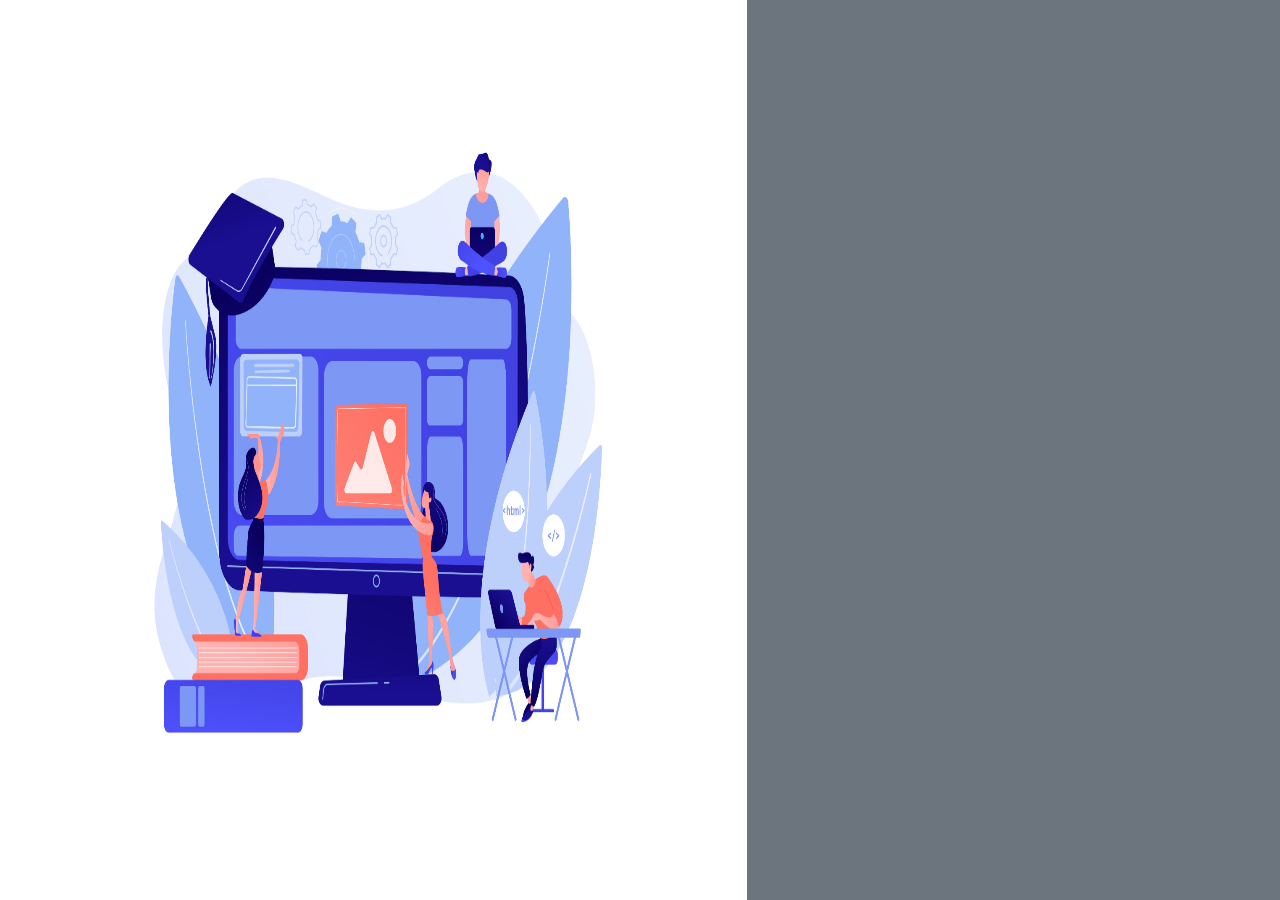
==== index.html @ 13380c04 "primera fase terminada" ====
<!DOCTYPE html>
<html lang="en">
<head>
    <meta charset="UTF-8">
    <meta http-equiv="X-UA-Compatible" content="IE=edge">
    <meta name="viewport" content="width=device-width, initial-scale=1.0">
    <title>Formulario</title>
    <link rel="stylesheet" href="./bootstrap-css/bootstrap.min.css">
    <link rel="stylesheet" href="./formulario.css">
</head>
<body>
    <section class="container-fluid">
        <article class="row ">
            <div class="col col-7 d-flex justify-content-center align-items-center div-img">
                <img src="./imgs/para_form.jpg" class="w-75 h-75">
            </div>
            <div class="col col-5 bg-secondary div-formulario">
                <form></form>
            </div>
        </article>
    </section>
</body>
</html>
---- formulario.css ----
* {
    box-sizing: border-box;
    padding: 0;
    margin: 0;
}

.div-img {
    height: 100vh;
}

.div-formulario {
    height: 100vh;
}
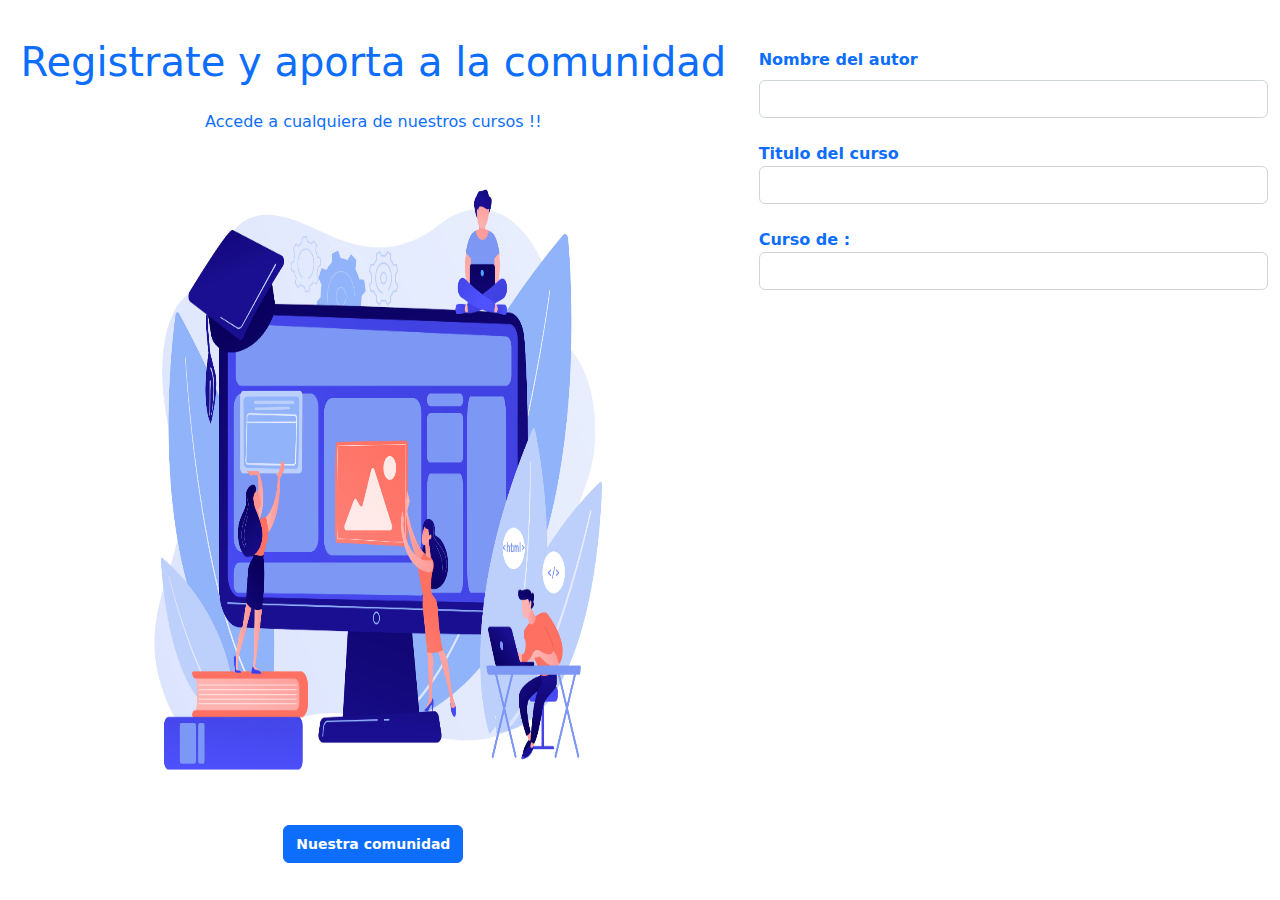
==== commit 519d1337: "segunda fase lista" ====
--- a/index.html
+++ b/index.html
@@ -11,11 +11,29 @@
 <body>
     <section class="container-fluid">
         <article class="row ">
-            <div class="col col-7 d-flex justify-content-center align-items-center div-img">
+            <div class="col col-7 d-flex flex-column justify-content-center align-items-center text-primary div-img">
+                <h1 class="d-block">Registrate y aporta a la comunidad</h1>
+                <p class="mt-3">Accede a cualquiera de nuestros cursos !!</p>
                 <img src="./imgs/para_form.jpg" class="w-75 h-75">
+                <button class="btn btn-primary"><a href="#" class="text-decoration-none text-white"><small><b>Nuestra comunidad</b></small></a></button>
             </div>
-            <div class="col col-5 bg-secondary div-formulario">
-                <form></form>
+            <div class="col col-5 div-formulario">
+                <form class="mt-5">
+                    <div>
+                        <label class="form-label text-primary"><b>Nombre del autor</b></label>
+                        <input type="text" class="form-control">
+                    </div>
+                    <br>
+                    <div>
+                        <label class="from-label text-primary"><b>Titulo del curso</b></label>
+                        <input type="text" class="form-control">
+                    </div>
+                    <br>
+                    <div>
+                        <label class="from-label text-primary"><b>Curso de :</b></label>
+                        <input type="text" class="form-control">
+                    </div>
+                </form>
             </div>
         </article>
     </section>
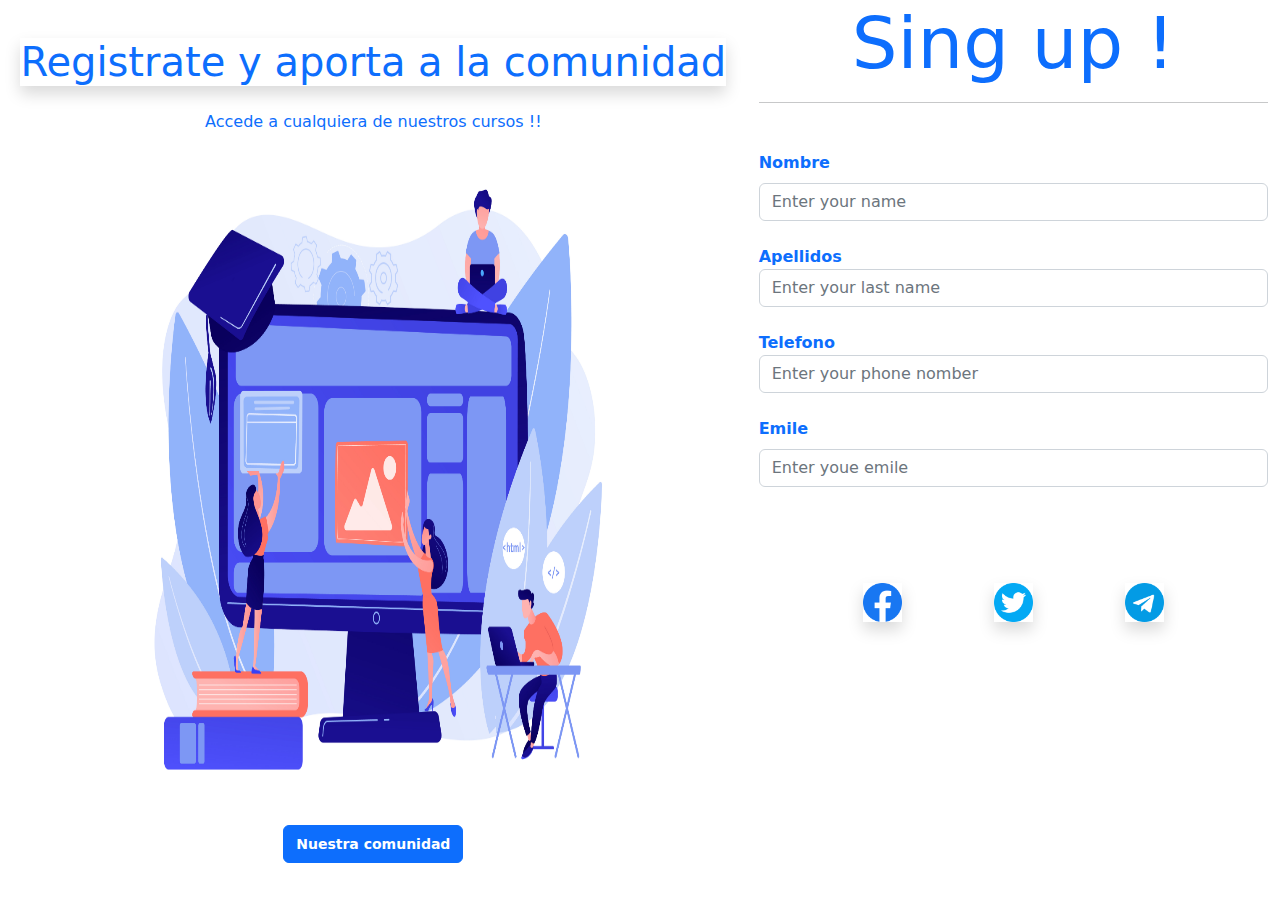
==== commit 3c840187: "fase tres terminada" ====
--- a/index.html
+++ b/index.html
@@ -12,30 +12,42 @@
     <section class="container-fluid">
         <article class="row ">
             <div class="col col-7 d-flex flex-column justify-content-center align-items-center text-primary div-img">
-                <h1 class="d-block">Registrate y aporta a la comunidad</h1>
+                <h1 class="d-block shadow">Registrate y aporta a la comunidad</h1>
                 <p class="mt-3">Accede a cualquiera de nuestros cursos !!</p>
                 <img src="./imgs/para_form.jpg" class="w-75 h-75">
                 <button class="btn btn-primary"><a href="#" class="text-decoration-none text-white"><small><b>Nuestra comunidad</b></small></a></button>
             </div>
             <div class="col col-5 div-formulario">
+                <p class="display-2 text-center text-primary"><b>Sing up !</b></p>
+                <hr>
                 <form class="mt-5">
                     <div>
-                        <label class="form-label text-primary"><b>Nombre del autor</b></label>
-                        <input type="text" class="form-control">
+                        <label class="form-label text-primary"><b>Nombre</b></label>
+                        <input type="text" class="form-control" placeholder="Enter your name">
                     </div>
                     <br>
                     <div>
-                        <label class="from-label text-primary"><b>Titulo del curso</b></label>
-                        <input type="text" class="form-control">
+                        <label class="from-label text-primary"><b>Apellidos</b></label>
+                        <input type="text" placeholder="Enter your last name" class="form-control">
+                    </div>    
+                    <br>
+                    <div>
+                        <label class="from-label text-primary"><b>Telefono</b></label>
+                        <input type="number" class="form-control" placeholder="Enter your phone nomber">
                     </div>
                     <br>
                     <div>
-                        <label class="from-label text-primary"><b>Curso de :</b></label>
-                        <input type="text" class="form-control">
+                        <label class="form-label text-primary"><b>Emile</b></label>
+                        <input class="form-control" placeholder="Enter youe emile" type="email">
                     </div>
-                </form>
-            </div>
-        </article>
-    </section>
+
+                    <br>
+                    <br>
+
+                    <div class="container mt-5 d-flex justify-content-evenly align-items-center">
+                        <img src="./imgs/facebook.png" class="icon shadow">
+                        <img src="./imgs/gorjeo.png" class="icon shadow">
+                        <img src="./imgs/telegrama.png" class="icon shadow">
+                    </div>
 </body>
 </html>--- a/formulario.css
+++ b/formulario.css
@@ -10,4 +10,9 @@
 
 .div-formulario {
     height: 100vh;
+}
+
+.icon {
+    width: 8%;
+    height: 8%;
 }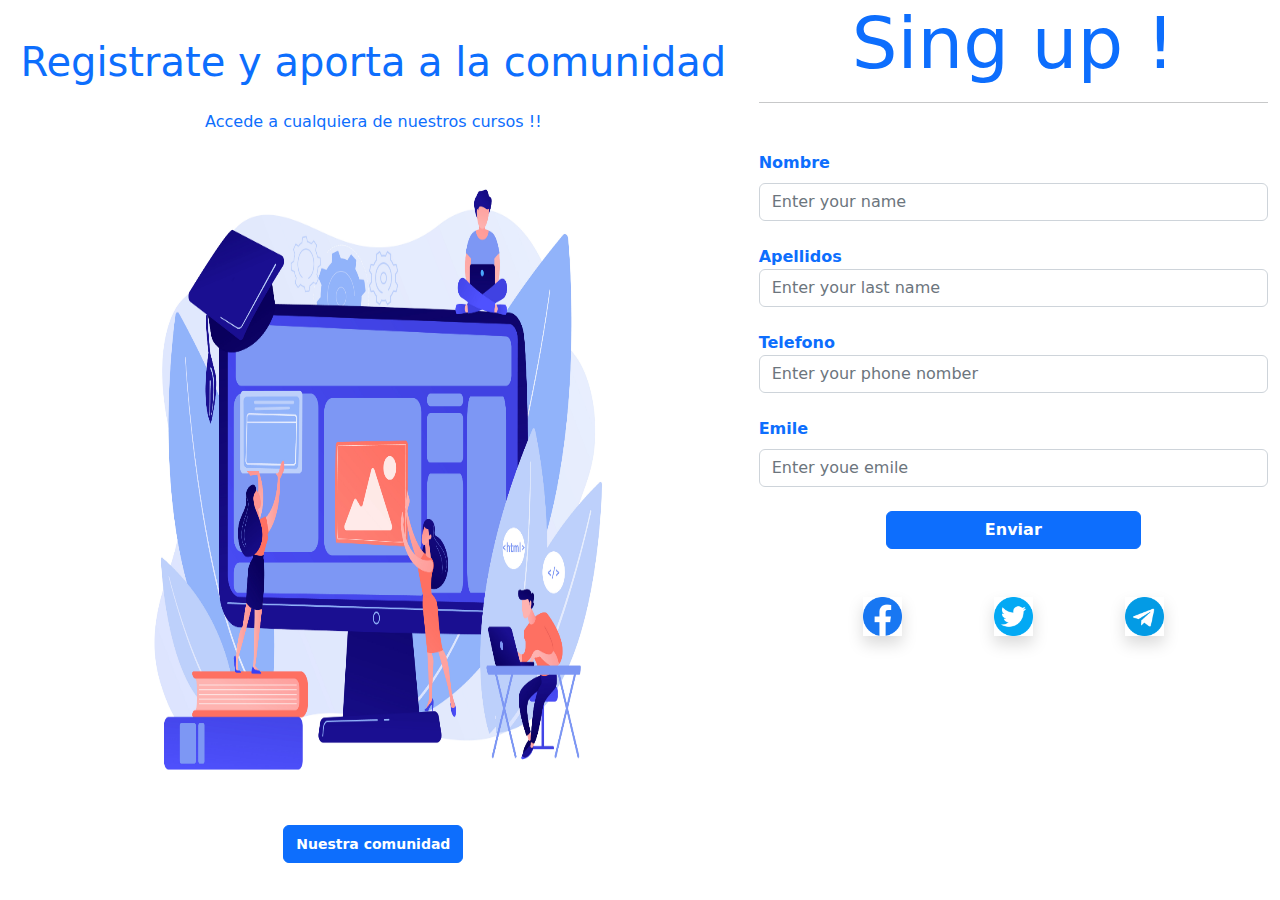
==== commit f7384e15: "tercera fase lista" ====
--- a/index.html
+++ b/index.html
@@ -12,7 +12,7 @@
     <section class="container-fluid">
         <article class="row ">
             <div class="col col-7 d-flex flex-column justify-content-center align-items-center text-primary div-img">
-                <h1 class="d-block shadow">Registrate y aporta a la comunidad</h1>
+                <h1 class="d-block">Registrate y aporta a la comunidad</h1>
                 <p class="mt-3">Accede a cualquiera de nuestros cursos !!</p>
                 <img src="./imgs/para_form.jpg" class="w-75 h-75">
                 <button class="btn btn-primary"><a href="#" class="text-decoration-none text-white"><small><b>Nuestra comunidad</b></small></a></button>
@@ -40,9 +40,12 @@
                         <label class="form-label text-primary"><b>Emile</b></label>
                         <input class="form-control" placeholder="Enter youe emile" type="email">
                     </div>
-
                     <br>
-                    <br>
+                    <div class="d-flex justify-content-evenly align-items-center">
+                        <button class="btn btn-primary text-white w-50 ">
+                            <!--<img src="./imgs/send (1).png" class="message">-->
+                            <b>Enviar</b></button>
+                    </div>
 
                     <div class="container mt-5 d-flex justify-content-evenly align-items-center">
                         <img src="./imgs/facebook.png" class="icon shadow">
--- a/formulario.css
+++ b/formulario.css
@@ -15,4 +15,9 @@
 .icon {
     width: 8%;
     height: 8%;
+}
+
+.message {
+    width: 12%;
+    height: 12%;
 }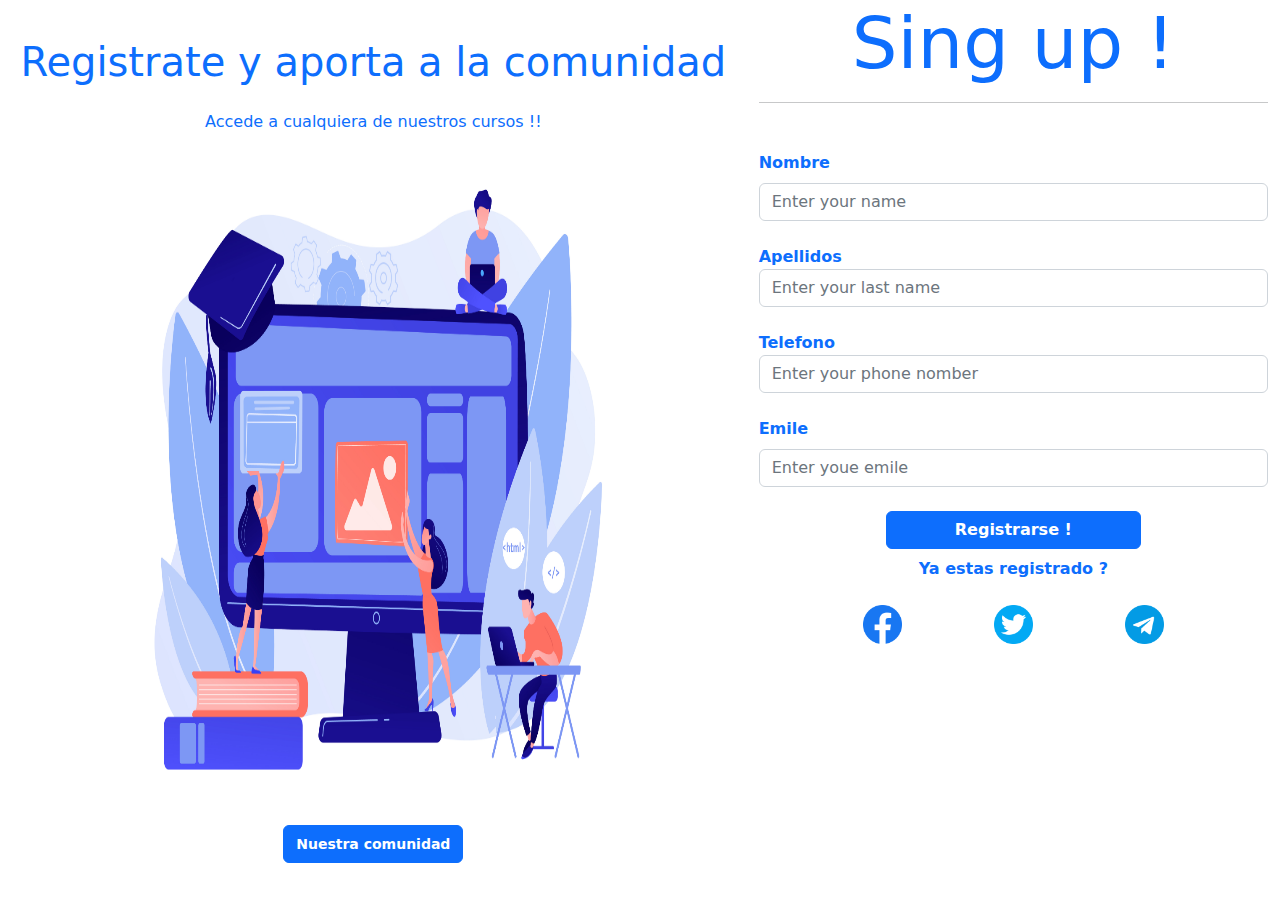
==== commit 61ae52a8: "mistake fixed" ====
--- a/index.html
+++ b/index.html
@@ -44,13 +44,17 @@
                     <div class="d-flex justify-content-evenly align-items-center">
                         <button class="btn btn-primary text-white w-50 ">
                             <!--<img src="./imgs/send (1).png" class="message">-->
-                            <b>Enviar</b></button>
+                            <b>Registrarse !</b></button>
                     </div>
 
-                    <div class="container mt-5 d-flex justify-content-evenly align-items-center">
-                        <img src="./imgs/facebook.png" class="icon shadow">
-                        <img src="./imgs/gorjeo.png" class="icon shadow">
-                        <img src="./imgs/telegrama.png" class="icon shadow">
+                    <div class="d-flex justify-content-center mt-2">
+                        <a href="#" class="text-decoration-none text-primary"><b>Ya estas registrado ?</b></a>
+                    </div>
+
+                    <div class="container mt-4 d-flex justify-content-evenly align-items-center">
+                        <img src="./imgs/facebook.png" class="icon">
+                        <img src="./imgs/gorjeo.png" class="icon">
+                        <img src="./imgs/telegrama.png" class="icon">
                     </div>
 </body>
 </html>